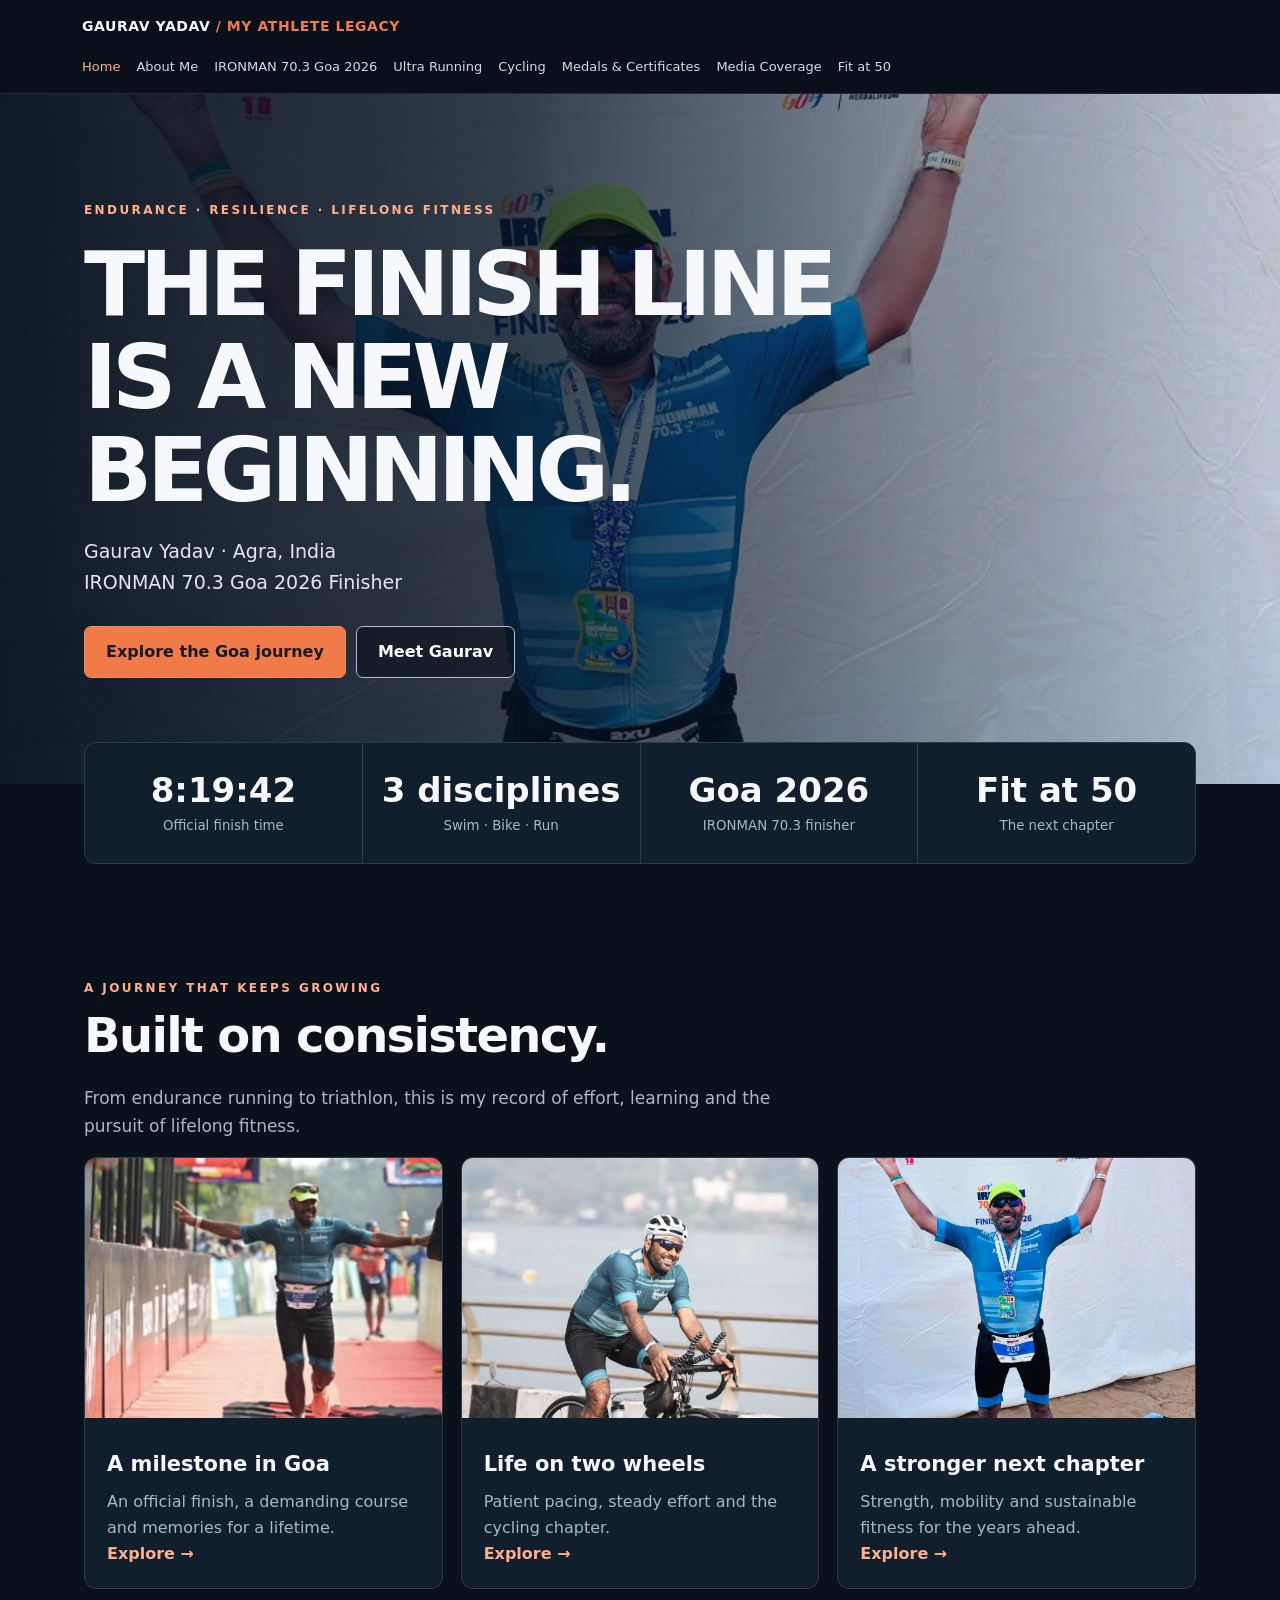
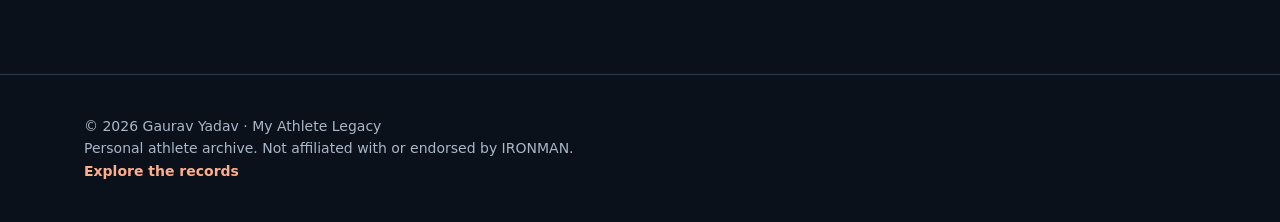
==== index.html @ 957e0de1 "Publish verified eight-page My Athlete Legacy website with actual race photos" ====
<!doctype html><html lang="en"><head><meta charset="utf-8"><meta name="viewport" content="width=device-width,initial-scale=1"><meta name="theme-color" content="#0a111b"><meta name="description" content="The personal athlete archive of Gaurav Yadav, IRONMAN 70.3 Goa 2026 finisher from Agra."><title>My Athlete Legacy | Gaurav Yadav</title><link rel="stylesheet" href="styles.css"></head><body><a class="skip" href="#main">Skip to content</a><header><div class="nav"><a class="brand" href="index.html">GAURAV YADAV <span>/ MY ATHLETE LEGACY</span></a><button class="menu-toggle" aria-expanded="false" aria-controls="navigation">Menu</button><nav id="navigation" aria-label="Main navigation"><a href="index.html" aria-current="page">Home</a><a href="about.html">About Me</a><a href="ironman-goa-2026.html">IRONMAN 70.3 Goa 2026</a><a href="ultra-running.html">Ultra Running</a><a href="cycling.html">Cycling</a><a href="medals-certificates.html">Medals & Certificates</a><a href="media.html">Media Coverage</a><a href="fit-at-50.html">Fit at 50</a></nav></div></header><main id="main"><div class="hero"><div class="wrap"><div class="eyebrow">Endurance · Resilience · Lifelong Fitness</div><h1>THE FINISH LINE<br>IS A NEW<br>BEGINNING.</h1><p>Gaurav Yadav · Agra, India<br>IRONMAN 70.3 Goa 2026 Finisher</p><a class="btn" href="ironman-goa-2026.html">Explore the Goa journey</a><a class="btn secondary" href="about.html">Meet Gaurav</a></div></div><div class="wrap"><div class="stats"><div class="stat"><b>8:19:42</b><small>Official finish time</small></div><div class="stat"><b>3 disciplines</b><small>Swim · Bike · Run</small></div><div class="stat"><b>Goa 2026</b><small>IRONMAN 70.3 finisher</small></div><div class="stat"><b>Fit at 50</b><small>The next chapter</small></div></div></div><section><div class="wrap"><div class="eyebrow">A journey that keeps growing</div><h2>Built on consistency.</h2><p class="intro">From endurance running to triathlon, this is my record of effort, learning and the pursuit of lifelong fitness.</p><div class="cards"><article class="card"><a href="ironman-goa-2026.html"><img src="assets/finish.webp" alt="A milestone in Goa" loading="lazy"><div class="content"><h3>A milestone in Goa</h3><p>An official finish, a demanding course and memories for a lifetime.</p><span class="section-link">Explore →</span></div></a></article><article class="card"><a href="cycling.html"><img src="assets/bike.webp" alt="Life on two wheels" loading="lazy"><div class="content"><h3>Life on two wheels</h3><p>Patient pacing, steady effort and the cycling chapter.</p><span class="section-link">Explore →</span></div></a></article><article class="card"><a href="fit-at-50.html"><img src="assets/hero.webp" alt="A stronger next chapter" loading="lazy"><div class="content"><h3>A stronger next chapter</h3><p>Strength, mobility and sustainable fitness for the years ahead.</p><span class="section-link">Explore →</span></div></a></article></div></div></section></main><footer><div class="wrap">© 2026 Gaurav Yadav · My Athlete Legacy<br>Personal athlete archive. Not affiliated with or endorsed by IRONMAN.<br><a class="section-link" href="medals-certificates.html">Explore the records</a></div></footer><script src="site.js" defer></script></body></html>
---- styles.css ----
:root{--bg:#0a111b;--panel:#111e2c;--muted:#aab7c7;--accent:#f07a48;--line:#2c3b4b}*{box-sizing:border-box}html{scroll-behavior:smooth}body{margin:0;background:var(--bg);color:#f6f8fb;font-family:system-ui,-apple-system,Segoe UI,sans-serif;line-height:1.6}a{color:inherit;text-decoration:none}img{max-width:100%;display:block}header{position:sticky;top:0;z-index:10;background:#0a111be8;backdrop-filter:blur(14px);border-bottom:1px solid #ffffff1c}.nav{max-width:1160px;margin:auto;padding:15px 22px;display:flex;align-items:center;justify-content:space-between;gap:15px}.brand{font-weight:850;letter-spacing:.04em}.brand span{color:var(--accent)}nav{display:flex;gap:20px;flex-wrap:wrap}nav a{font-size:13px;color:#d1dbe6}nav a:hover{color:var(--accent)}.hero{min-height:690px;position:relative;display:flex;align-items:center;background:linear-gradient(90deg,#07101df2 0%,#07101dc9 40%,#07101d12 100%),url('assets/hero.webp') center 38%/cover}.wrap{max-width:1160px;margin:auto;padding:0 24px}.hero .wrap{width:100%}.eyebrow{color:#ffae8b;text-transform:uppercase;font-size:12px;letter-spacing:.2em;font-weight:800}h1{font-size:clamp(44px,7vw,94px);line-height:1.04;letter-spacing:-.06em;margin:18px 0;max-width:790px}h2{font-size:clamp(30px,4vw,48px);line-height:1.15;letter-spacing:-.035em;margin:10px 0 22px}h3{margin:8px 0;font-size:21px}.hero p{font-size:19px;max-width:560px;color:#e2e7ee}.btn{display:inline-block;border:1px solid #f08a62;background:var(--accent);color:#161b23;padding:12px 21px;border-radius:7px;font-weight:800;margin:10px 10px 0 0}.btn.secondary{background:#0a111b9c;color:white;border-color:#b4c0cf}.stats{display:grid;grid-template-columns:repeat(4,1fr);gap:1px;background:var(--line);border:1px solid var(--line);border-radius:12px;overflow:hidden;margin-top:-42px;position:relative;z-index:2}.stat{background:var(--panel);padding:25px 16px;text-align:center}.stat b{font-size:clamp(20px,3vw,34px);display:block;line-height:1.3}.stat small{color:var(--muted)}section{padding:85px 0}.intro{color:var(--muted);max-width:740px;font-size:17px}.split{display:grid;grid-template-columns:1.1fr .9fr;gap:38px;align-items:center}.split img{border-radius:14px;max-height:520px;width:100%;object-fit:cover}.story p{color:#cbd5e1}.cards{display:grid;grid-template-columns:repeat(3,1fr);gap:18px}.card{background:var(--panel);border:1px solid var(--line);border-radius:12px;overflow:hidden}.card img{width:100%;height:260px;object-fit:cover}.card .content{padding:22px}.card p{color:var(--muted);margin:0}.timing{width:100%;border-collapse:collapse;max-width:680px}.timing td{padding:14px 10px;border-bottom:1px solid var(--line)}.timing td:last-child{text-align:right;font-weight:800}.gallery{display:grid;grid-template-columns:repeat(4,1fr);gap:10px}.gallery a{overflow:hidden;border-radius:9px;background:var(--panel)}.gallery img{height:230px;width:100%;object-fit:cover;transition:transform .25s}.gallery img:hover{transform:scale(1.04)}.gallery a:first-child{grid-column:span 2;grid-row:span 2}.gallery a:first-child img{height:470px}.section-dark{background:#0e1a28}.document{display:grid;grid-template-columns:1fr 1fr;gap:24px}.document figure{margin:0;background:var(--panel);padding:12px;border-radius:12px}.document img{width:100%;height:390px;object-fit:contain;background:#1b2430}.document figcaption{color:var(--muted);padding:12px 4px;font-size:14px}.future{border:1px solid var(--line);padding:28px;border-radius:12px;background:linear-gradient(135deg,#19283b,#0b1420)}footer{padding:40px 0;border-top:1px solid var(--line);color:var(--muted);font-size:14px}.note{font-size:13px;color:var(--muted)}@media(max-width:760px){nav{gap:9px}nav a{font-size:11px}.brand{font-size:13px}.hero{min-height:640px;background:linear-gradient(0deg,#07101df5,#07101d60),url('assets/hero.webp') 55% center/cover}.stats{grid-template-columns:repeat(2,1fr)}.split,.document{grid-template-columns:1fr}.cards{grid-template-columns:1fr}.gallery{grid-template-columns:repeat(2,1fr)}.gallery a:first-child{grid-column:span 2;grid-row:span 1}.gallery a:first-child img{height:320px}.gallery img{height:190px}section{padding:60px 0}}

.nav{flex-wrap:wrap}.brand{font-size:14px}nav{gap:16px;width:100%;padding-top:5px}nav a[aria-current=page]{color:#ffae8b}a:focus-visible,button:focus-visible{outline:3px solid #ffae8b;outline-offset:5px}.skip{position:absolute;left:-9999px}.skip:focus{left:20px;top:10px;z-index:99;background:#fff;color:#000;padding:10px}.pagehead{padding:70px 0 30px}.pagehead h1{font-size:clamp(40px,6vw,76px)}.pagehead p{max-width:740px;color:var(--muted)}.full-image{width:100%;max-height:680px;object-fit:contain;background:#142131;border-radius:12px}.gallery a:first-child{grid-column:auto;grid-row:auto}.gallery a:first-child img{height:230px}.menu-toggle{display:none;background:transparent;color:white;border:1px solid var(--line);border-radius:5px;padding:8px 12px;font:inherit}.archive-note{border-left:3px solid var(--accent);padding:10px 18px;color:var(--muted)}.card a{display:block}.section-link{color:#ffae8b;font-weight:700}.stats{margin-bottom:30px}section{scroll-margin-top:140px}@media(max-width:760px){.menu-toggle{display:block}nav{display:none;flex-direction:column;gap:0}nav.open{display:flex}nav a{font-size:14px;padding:10px 0}.nav{padding:12px 18px}.brand{max-width:245px;font-size:12px}.hero{min-height:630px}.gallery a:first-child img,.gallery img{height:210px}.wrap{padding-left:20px;padding-right:20px}.document img{height:auto;max-height:650px}.pagehead{padding-top:40px}.timing td{font-size:14px;padding:12px 5px}}@media(prefers-reduced-motion:reduce){html{scroll-behavior:auto}.gallery img{transition:none}}
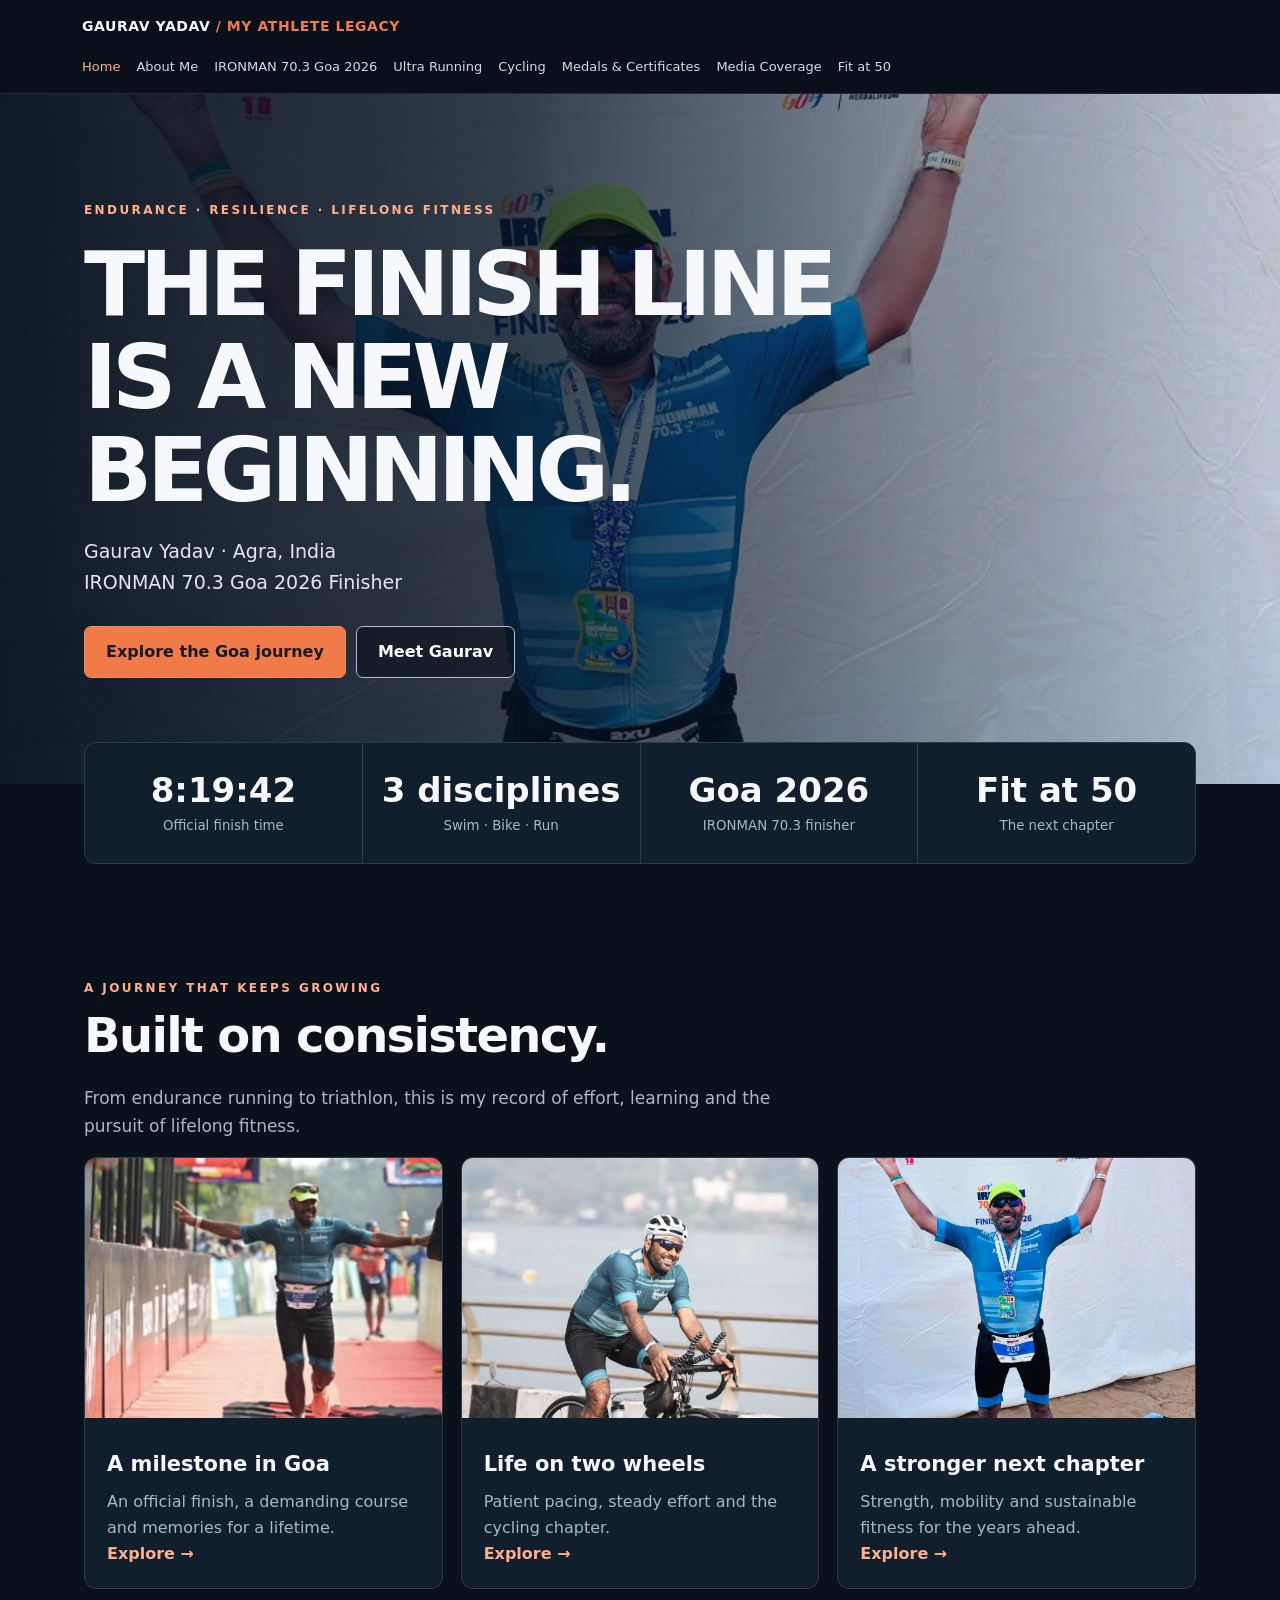
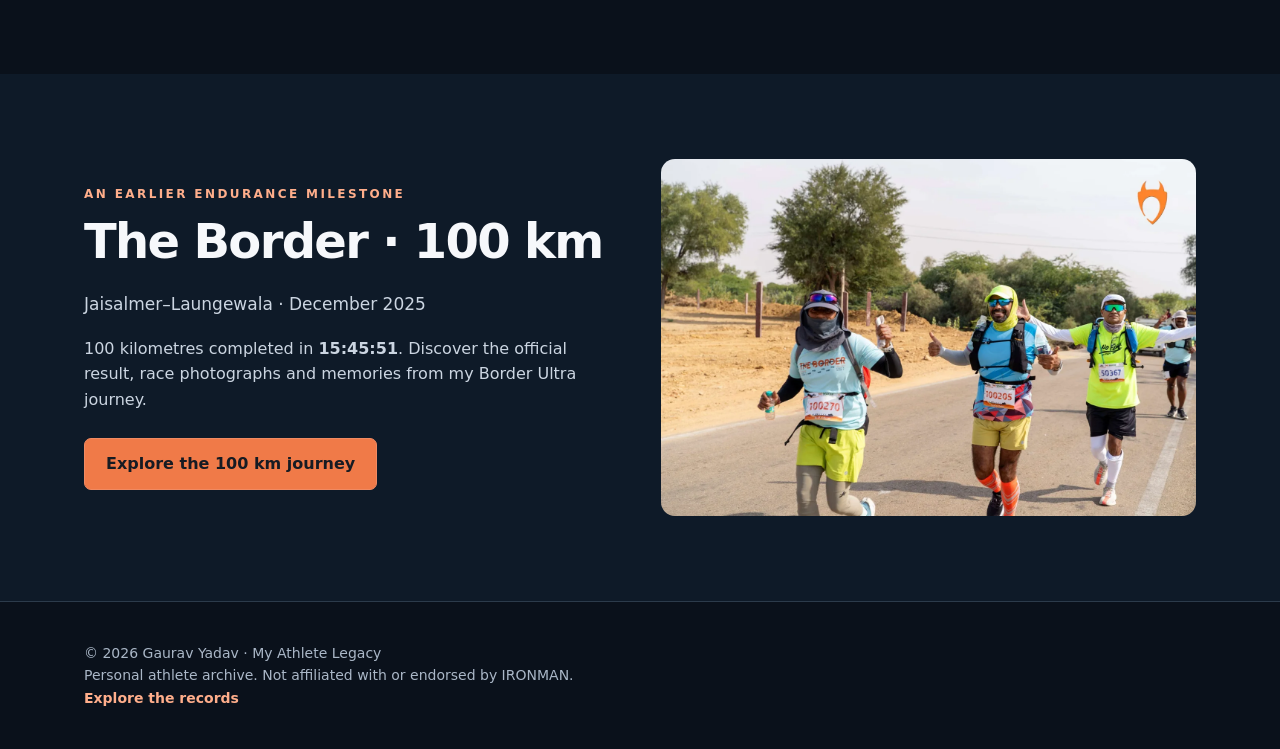
==== commit b4e61d13: "Publish verified Border Ultra 100 km chapter with certificate, medal and curated race gallery" ====
--- a/index.html
+++ b/index.html
@@ -1 +1 @@
-<!doctype html><html lang="en"><head><meta charset="utf-8"><meta name="viewport" content="width=device-width,initial-scale=1"><meta name="theme-color" content="#0a111b"><meta name="description" content="The personal athlete archive of Gaurav Yadav, IRONMAN 70.3 Goa 2026 finisher from Agra."><title>My Athlete Legacy | Gaurav Yadav</title><link rel="stylesheet" href="styles.css"></head><body><a class="skip" href="#main">Skip to content</a><header><div class="nav"><a class="brand" href="index.html">GAURAV YADAV <span>/ MY ATHLETE LEGACY</span></a><button class="menu-toggle" aria-expanded="false" aria-controls="navigation">Menu</button><nav id="navigation" aria-label="Main navigation"><a href="index.html" aria-current="page">Home</a><a href="about.html">About Me</a><a href="ironman-goa-2026.html">IRONMAN 70.3 Goa 2026</a><a href="ultra-running.html">Ultra Running</a><a href="cycling.html">Cycling</a><a href="medals-certificates.html">Medals & Certificates</a><a href="media.html">Media Coverage</a><a href="fit-at-50.html">Fit at 50</a></nav></div></header><main id="main"><div class="hero"><div class="wrap"><div class="eyebrow">Endurance · Resilience · Lifelong Fitness</div><h1>THE FINISH LINE<br>IS A NEW<br>BEGINNING.</h1><p>Gaurav Yadav · Agra, India<br>IRONMAN 70.3 Goa 2026 Finisher</p><a class="btn" href="ironman-goa-2026.html">Explore the Goa journey</a><a class="btn secondary" href="about.html">Meet Gaurav</a></div></div><div class="wrap"><div class="stats"><div class="stat"><b>8:19:42</b><small>Official finish time</small></div><div class="stat"><b>3 disciplines</b><small>Swim · Bike · Run</small></div><div class="stat"><b>Goa 2026</b><small>IRONMAN 70.3 finisher</small></div><div class="stat"><b>Fit at 50</b><small>The next chapter</small></div></div></div><section><div class="wrap"><div class="eyebrow">A journey that keeps growing</div><h2>Built on consistency.</h2><p class="intro">From endurance running to triathlon, this is my record of effort, learning and the pursuit of lifelong fitness.</p><div class="cards"><article class="card"><a href="ironman-goa-2026.html"><img src="assets/finish.webp" alt="A milestone in Goa" loading="lazy"><div class="content"><h3>A milestone in Goa</h3><p>An official finish, a demanding course and memories for a lifetime.</p><span class="section-link">Explore →</span></div></a></article><article class="card"><a href="cycling.html"><img src="assets/bike.webp" alt="Life on two wheels" loading="lazy"><div class="content"><h3>Life on two wheels</h3><p>Patient pacing, steady effort and the cycling chapter.</p><span class="section-link">Explore →</span></div></a></article><article class="card"><a href="fit-at-50.html"><img src="assets/hero.webp" alt="A stronger next chapter" loading="lazy"><div class="content"><h3>A stronger next chapter</h3><p>Strength, mobility and sustainable fitness for the years ahead.</p><span class="section-link">Explore →</span></div></a></article></div></div></section></main><footer><div class="wrap">© 2026 Gaurav Yadav · My Athlete Legacy<br>Personal athlete archive. Not affiliated with or endorsed by IRONMAN.<br><a class="section-link" href="medals-certificates.html">Explore the records</a></div></footer><script src="site.js" defer></script></body></html>+<!doctype html><html lang="en"><head><meta charset="utf-8"><meta name="viewport" content="width=device-width,initial-scale=1"><meta name="theme-color" content="#0a111b"><meta name="description" content="The personal athlete archive of Gaurav Yadav, IRONMAN 70.3 Goa 2026 finisher from Agra."><title>My Athlete Legacy | Gaurav Yadav</title><link rel="stylesheet" href="styles.css"></head><body><a class="skip" href="#main">Skip to content</a><header><div class="nav"><a class="brand" href="index.html">GAURAV YADAV <span>/ MY ATHLETE LEGACY</span></a><button class="menu-toggle" aria-expanded="false" aria-controls="navigation">Menu</button><nav id="navigation" aria-label="Main navigation"><a href="index.html" aria-current="page">Home</a><a href="about.html">About Me</a><a href="ironman-goa-2026.html">IRONMAN 70.3 Goa 2026</a><a href="ultra-running.html">Ultra Running</a><a href="cycling.html">Cycling</a><a href="medals-certificates.html">Medals & Certificates</a><a href="media.html">Media Coverage</a><a href="fit-at-50.html">Fit at 50</a></nav></div></header><main id="main"><div class="hero"><div class="wrap"><div class="eyebrow">Endurance · Resilience · Lifelong Fitness</div><h1>THE FINISH LINE<br>IS A NEW<br>BEGINNING.</h1><p>Gaurav Yadav · Agra, India<br>IRONMAN 70.3 Goa 2026 Finisher</p><a class="btn" href="ironman-goa-2026.html">Explore the Goa journey</a><a class="btn secondary" href="about.html">Meet Gaurav</a></div></div><div class="wrap"><div class="stats"><div class="stat"><b>8:19:42</b><small>Official finish time</small></div><div class="stat"><b>3 disciplines</b><small>Swim · Bike · Run</small></div><div class="stat"><b>Goa 2026</b><small>IRONMAN 70.3 finisher</small></div><div class="stat"><b>Fit at 50</b><small>The next chapter</small></div></div></div><section><div class="wrap"><div class="eyebrow">A journey that keeps growing</div><h2>Built on consistency.</h2><p class="intro">From endurance running to triathlon, this is my record of effort, learning and the pursuit of lifelong fitness.</p><div class="cards"><article class="card"><a href="ironman-goa-2026.html"><img src="assets/finish.webp" alt="A milestone in Goa" loading="lazy"><div class="content"><h3>A milestone in Goa</h3><p>An official finish, a demanding course and memories for a lifetime.</p><span class="section-link">Explore →</span></div></a></article><article class="card"><a href="cycling.html"><img src="assets/bike.webp" alt="Life on two wheels" loading="lazy"><div class="content"><h3>Life on two wheels</h3><p>Patient pacing, steady effort and the cycling chapter.</p><span class="section-link">Explore →</span></div></a></article><article class="card"><a href="fit-at-50.html"><img src="assets/hero.webp" alt="A stronger next chapter" loading="lazy"><div class="content"><h3>A stronger next chapter</h3><p>Strength, mobility and sustainable fitness for the years ahead.</p><span class="section-link">Explore →</span></div></a></article></div></div></section><section class="section-dark"><div class="wrap border-story"><div><div class="eyebrow">An earlier endurance milestone</div><h2>The Border · 100 km</h2><p class="intro">Jaisalmer–Laungewala · December 2025</p><p>100 kilometres completed in <strong>15:45:51</strong>. Discover the official result, race photographs and memories from my Border Ultra journey.</p><a class="btn" href="border-ultra-100km-2025.html">Explore the 100 km journey</a></div><a href="assets/border-2025/on-the-course.webp" target="_blank" rel="noopener"><img class="border-story-photo" src="assets/border-2025/on-the-course.webp" alt="Gaurav Yadav with fellow runners on the Border Ultra road course" width="1440" height="960" loading="lazy" decoding="async"></a></div></section></main><footer><div class="wrap">© 2026 Gaurav Yadav · My Athlete Legacy<br>Personal athlete archive. Not affiliated with or endorsed by IRONMAN.<br><a class="section-link" href="medals-certificates.html">Explore the records</a></div></footer><script src="site.js" defer></script></body></html>
--- a/styles.css
+++ b/styles.css
@@ -2,3 +2,8 @@
 :root{--bg:#0a111b;--panel:#111e2c;--muted:#aab7c7;--accent:#f07a48;--line:#2c3b4b}*{box-sizing:border-box}html{scroll-behavior:smooth}body{margin:0;background:var(--bg);color:#f6f8fb;font-family:system-ui,-apple-system,Segoe UI,sans-serif;line-height:1.6}a{color:inherit;text-decoration:none}img{max-width:100%;display:block}header{position:sticky;top:0;z-index:10;background:#0a111be8;backdrop-filter:blur(14px);border-bottom:1px solid #ffffff1c}.nav{max-width:1160px;margin:auto;padding:15px 22px;display:flex;align-items:center;justify-content:space-between;gap:15px}.brand{font-weight:850;letter-spacing:.04em}.brand span{color:var(--accent)}nav{display:flex;gap:20px;flex-wrap:wrap}nav a{font-size:13px;color:#d1dbe6}nav a:hover{color:var(--accent)}.hero{min-height:690px;position:relative;display:flex;align-items:center;background:linear-gradient(90deg,#07101df2 0%,#07101dc9 40%,#07101d12 100%),url('assets/hero.webp') center 38%/cover}.wrap{max-width:1160px;margin:auto;padding:0 24px}.hero .wrap{width:100%}.eyebrow{color:#ffae8b;text-transform:uppercase;font-size:12px;letter-spacing:.2em;font-weight:800}h1{font-size:clamp(44px,7vw,94px);line-height:1.04;letter-spacing:-.06em;margin:18px 0;max-width:790px}h2{font-size:clamp(30px,4vw,48px);line-height:1.15;letter-spacing:-.035em;margin:10px 0 22px}h3{margin:8px 0;font-size:21px}.hero p{font-size:19px;max-width:560px;color:#e2e7ee}.btn{display:inline-block;border:1px solid #f08a62;background:var(--accent);color:#161b23;padding:12px 21px;border-radius:7px;font-weight:800;margin:10px 10px 0 0}.btn.secondary{background:#0a111b9c;color:white;border-color:#b4c0cf}.stats{display:grid;grid-template-columns:repeat(4,1fr);gap:1px;background:var(--line);border:1px solid var(--line);border-radius:12px;overflow:hidden;margin-top:-42px;position:relative;z-index:2}.stat{background:var(--panel);padding:25px 16px;text-align:center}.stat b{font-size:clamp(20px,3vw,34px);display:block;line-height:1.3}.stat small{color:var(--muted)}section{padding:85px 0}.intro{color:var(--muted);max-width:740px;font-size:17px}.split{display:grid;grid-template-columns:1.1fr .9fr;gap:38px;align-items:center}.split img{border-radius:14px;max-height:520px;width:100%;object-fit:cover}.story p{color:#cbd5e1}.cards{display:grid;grid-template-columns:repeat(3,1fr);gap:18px}.card{background:var(--panel);border:1px solid var(--line);border-radius:12px;overflow:hidden}.card img{width:100%;height:260px;object-fit:cover}.card .content{padding:22px}.card p{color:var(--muted);margin:0}.timing{width:100%;border-collapse:collapse;max-width:680px}.timing td{padding:14px 10px;border-bottom:1px solid var(--line)}.timing td:last-child{text-align:right;font-weight:800}.gallery{display:grid;grid-template-columns:repeat(4,1fr);gap:10px}.gallery a{overflow:hidden;border-radius:9px;background:var(--panel)}.gallery img{height:230px;width:100%;object-fit:cover;transition:transform .25s}.gallery img:hover{transform:scale(1.04)}.gallery a:first-child{grid-column:span 2;grid-row:span 2}.gallery a:first-child img{height:470px}.section-dark{background:#0e1a28}.document{display:grid;grid-template-columns:1fr 1fr;gap:24px}.document figure{margin:0;background:var(--panel);padding:12px;border-radius:12px}.document img{width:100%;height:390px;object-fit:contain;background:#1b2430}.document figcaption{color:var(--muted);padding:12px 4px;font-size:14px}.future{border:1px solid var(--line);padding:28px;border-radius:12px;background:linear-gradient(135deg,#19283b,#0b1420)}footer{padding:40px 0;border-top:1px solid var(--line);color:var(--muted);font-size:14px}.note{font-size:13px;color:var(--muted)}@media(max-width:760px){nav{gap:9px}nav a{font-size:11px}.brand{font-size:13px}.hero{min-height:640px;background:linear-gradient(0deg,#07101df5,#07101d60),url('assets/hero.webp') 55% center/cover}.stats{grid-template-columns:repeat(2,1fr)}.split,.document{grid-template-columns:1fr}.cards{grid-template-columns:1fr}.gallery{grid-template-columns:repeat(2,1fr)}.gallery a:first-child{grid-column:span 2;grid-row:span 1}.gallery a:first-child img{height:320px}.gallery img{height:190px}section{padding:60px 0}}
 
 .nav{flex-wrap:wrap}.brand{font-size:14px}nav{gap:16px;width:100%;padding-top:5px}nav a[aria-current=page]{color:#ffae8b}a:focus-visible,button:focus-visible{outline:3px solid #ffae8b;outline-offset:5px}.skip{position:absolute;left:-9999px}.skip:focus{left:20px;top:10px;z-index:99;background:#fff;color:#000;padding:10px}.pagehead{padding:70px 0 30px}.pagehead h1{font-size:clamp(40px,6vw,76px)}.pagehead p{max-width:740px;color:var(--muted)}.full-image{width:100%;max-height:680px;object-fit:contain;background:#142131;border-radius:12px}.gallery a:first-child{grid-column:auto;grid-row:auto}.gallery a:first-child img{height:230px}.menu-toggle{display:none;background:transparent;color:white;border:1px solid var(--line);border-radius:5px;padding:8px 12px;font:inherit}.archive-note{border-left:3px solid var(--accent);padding:10px 18px;color:var(--muted)}.card a{display:block}.section-link{color:#ffae8b;font-weight:700}.stats{margin-bottom:30px}section{scroll-margin-top:140px}@media(max-width:760px){.menu-toggle{display:block}nav{display:none;flex-direction:column;gap:0}nav.open{display:flex}nav a{font-size:14px;padding:10px 0}.nav{padding:12px 18px}.brand{max-width:245px;font-size:12px}.hero{min-height:630px}.gallery a:first-child img,.gallery img{height:210px}.wrap{padding-left:20px;padding-right:20px}.document img{height:auto;max-height:650px}.pagehead{padding-top:40px}.timing td{font-size:14px;padding:12px 5px}}@media(prefers-reduced-motion:reduce){html{scroll-behavior:auto}.gallery img{transition:none}}
+
+/* Border Ultra chapter */
+.border-intro,.border-story,.border-results{display:grid;grid-template-columns:minmax(0,1fr) minmax(0,1fr);gap:42px;align-items:center}.border-opening{padding:64px 0 82px}.border-intro h1{font-size:clamp(40px,5vw,68px);letter-spacing:-.045em}.border-intro p,.border-story p{color:#cbd5e1}.border-lead{width:100%;height:auto;min-height:370px;object-fit:cover;border-radius:14px}.border-stats{margin-top:-32px}.border-story-photo{width:100%;height:auto;max-height:540px;object-fit:contain;border-radius:14px}.border-certificate{margin:0}.border-certificate img{width:100%;height:auto;max-height:820px;object-fit:contain;border-radius:10px}.border-certificate figcaption{font-size:13px;color:var(--muted);margin-top:10px}.border-page .timing{width:100%}.border-page .timing th{text-align:left;font-weight:500;padding:13px 10px;border-bottom:1px solid var(--line);color:#cbd5e1}.border-gallery{display:grid;grid-template-columns:repeat(3,minmax(0,1fr));gap:20px}.border-gallery figure{margin:0;background:var(--panel);border:1px solid var(--line);border-radius:10px;overflow:hidden}.border-gallery img{width:100%;height:300px;object-fit:contain;background:#09121d}.border-gallery figcaption{padding:12px 14px;font-size:13px;color:#bac7d6}.border-gallery-heading{margin:42px 0 20px}.border-keepsakes{margin-bottom:24px}.border-keepsakes img{height:350px;object-fit:contain}.border-page .stats b{font-variant-numeric:tabular-nums}.border-page .wrap{min-width:0}
+@media(max-width:760px){.border-intro,.border-story,.border-results{grid-template-columns:minmax(0,1fr);gap:28px}.border-opening{padding:38px 0 64px}.border-lead{min-height:0}.border-intro h1{font-size:clamp(38px,10vw,60px)}.border-gallery{grid-template-columns:repeat(2,minmax(0,1fr));gap:12px}.border-gallery img{height:220px}.border-gallery figcaption{padding:9px;font-size:12px}.border-page .timing th{font-size:14px;padding:12px 5px}.border-stats{margin-top:-26px}.border-page .stat{padding:20px 8px}.border-page .stat b{font-size:24px}}
+@media(max-width:420px){.border-gallery{grid-template-columns:minmax(0,1fr)}.border-gallery img{height:330px}}
